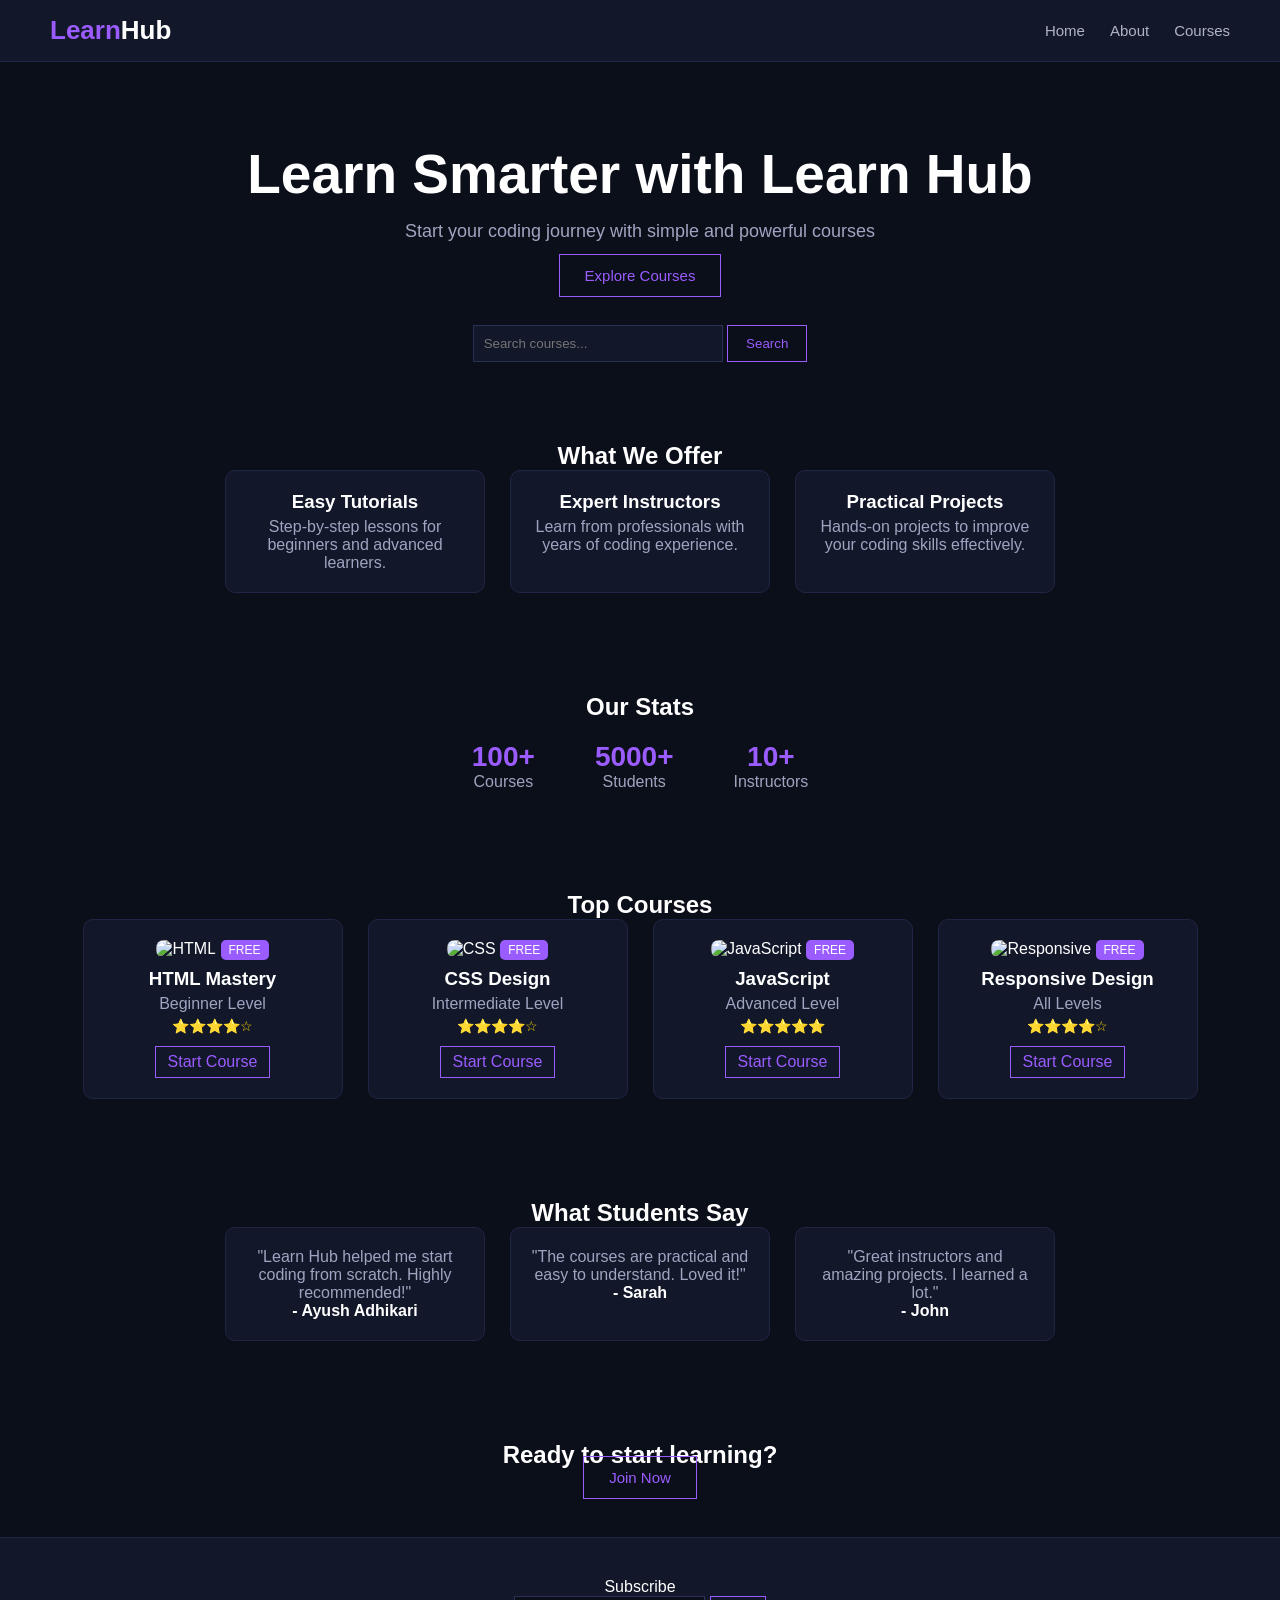
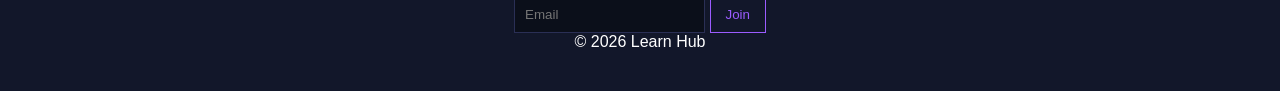
==== index.html @ d704affb "Add files via upload" ====
<!DOCTYPE html>
<html>
<head>
    <title>Learn Hub - Home</title>
    <link rel="stylesheet" href="style.css">
</head>
<body>

<!-- NAVBAR -->
<nav>
    <div class="logo">Learn<span>Hub</span></div>
    <ul>
        <li><a href="index.html">Home</a></li>
        <li><a href="about.html">About</a></li>
        <li><a href="courses.html">Courses</a></li>
    </ul>
</nav>

<!-- HERO SECTION -->
<section class="hero">
    <h1>Learn Smarter with Learn Hub</h1>
    <p>Start your coding journey with simple and powerful courses</p>
    <a href="courses.html" class="btn">Explore Courses</a>
</section>

<!-- SEARCH -->
<div class="search-box">
    <input type="text" placeholder="Search courses...">
    <button>Search</button>
</div>

<!-- WHAT WE OFFER -->
<section class="section">
    <h2>What We Offer</h2>
    <div class="card-container">
        <div class="card">
            <h3>Easy Tutorials</h3>
            <p>Step-by-step lessons for beginners and advanced learners.</p>
        </div>
        <div class="card">
            <h3>Expert Instructors</h3>
            <p>Learn from professionals with years of coding experience.</p>
        </div>
        <div class="card">
            <h3>Practical Projects</h3>
            <p>Hands-on projects to improve your coding skills effectively.</p>
        </div>
    </div>
</section>

<!-- STATS -->
<section class="section">
    <h2>Our Stats</h2>
    <div class="stats">
        <div class="stat">
            <h2>100+</h2>
            <p>Courses</p>
        </div>
        <div class="stat">
            <h2>5000+</h2>
            <p>Students</p>
        </div>
        <div class="stat">
            <h2>10+</h2>
            <p>Instructors</p>
        </div>
    </div>
</section>

<!-- TOP COURSES -->
<section class="section">
    <h2>Top Courses</h2>
    <div class="card-container">
        <div class="card">
            <img src="images/html.jpg" alt="HTML">
            <span class="tag">FREE</span>
            <h3>HTML Mastery</h3>
            <p>Beginner Level</p>
            <div class="rating">⭐⭐⭐⭐☆</div>
            <a href="#">Start Course</a>
        </div>

        <div class="card">
            <img src="images/css.jpg" alt="CSS">
            <span class="tag">FREE</span>
            <h3>CSS Design</h3>
            <p>Intermediate Level</p>
            <div class="rating">⭐⭐⭐⭐☆</div>
            <a href="#">Start Course</a>
        </div>

        <div class="card">
            <img src="images/js.jpg" alt="JavaScript">
            <span class="tag">FREE</span>
            <h3>JavaScript</h3>
            <p>Advanced Level</p>
            <div class="rating">⭐⭐⭐⭐⭐</div>
            <a href="#">Start Course</a>
        </div>

        <div class="card">
            <img src="images/responsive.jpg" alt="Responsive">
            <span class="tag">FREE</span>
            <h3>Responsive Design</h3>
            <p>All Levels</p>
            <div class="rating">⭐⭐⭐⭐☆</div>
            <a href="#">Start Course</a>
        </div>
    </div>
</section>

<!-- TESTIMONIALS -->
<section class="section">
    <h2>What Students Say</h2>
    <div class="card-container">
        <div class="card">
            <p>"Learn Hub helped me start coding from scratch. Highly recommended!"</p>
            <h4>- Ayush Adhikari</h4>
        </div>
        <div class="card">
            <p>"The courses are practical and easy to understand. Loved it!"</p>
            <h4>- Sarah</h4>
        </div>
        <div class="card">
            <p>"Great instructors and amazing projects. I learned a lot."</p>
            <h4>- John</h4>
        </div>
    </div>
</section>

<!-- CALL TO ACTION -->
<section class="section">
    <h2>Ready to start learning?</h2>
    <a href="courses.html" class="btn">Join Now</a>
</section>

<!-- FOOTER -->
<footer>
    <p>Subscribe</p>
    <div class="newsletter">
        <input type="email" placeholder="Email">
        <button>Join</button>
    </div>
    <p>© 2026 Learn Hub</p>
</footer>

</body>
</html>
---- style.css ----
/* =========================
RESET
========================= */
* {
    margin: 0;
    padding: 0;
    box-sizing: border-box;
    font-family: Arial, sans-serif;
}

/* =========================
BODY
========================= */
body {
    background-color: #0b0f1a;
    color: #ffffff;
}

/* =========================
NAVBAR
========================= */
nav {
    background: #12172a;
    padding: 15px 50px;
    display: flex;
    justify-content: space-between;
    align-items: center;
    border-bottom: 1px solid #1f2545;
}

/* LOGO */
.logo {
    font-size: 26px;
    font-weight: bold;
    color: rgb(155, 92, 255); /* Purple */
}

.logo span {
    color: #ffffff; /* White */
}

/* NAV LINKS */
nav ul {
    list-style: none;
    display: flex;
}

nav ul li {
    margin-left: 25px;
}

nav ul li a {
    text-decoration: none;
    color: #b0b3c7;
    font-size: 15px;
}

nav ul li a:hover {
    color: #9b5cff;
}

/* =========================
HERO SECTION
========================= */
.hero {
    text-align: center;
    padding: 80px 20px 30px;
}

.hero h1 {
    font-size: 55px;
    margin-bottom: 15px;
}

.hero p {
    color: #a0a4c0;
    font-size: 18px;
    margin-bottom: 25px;
}

/* BUTTON */
.btn {
    padding: 12px 25px;
    border: 1px solid #9b5cff;
    color: #9b5cff;
    text-decoration: none;
    font-size: 15px;
}

.btn:hover {
    background: #9b5cff;
    color: #ffffff;
}

/* =========================
SEARCH BOX
========================= */
.search-box {
    text-align: center;
    margin: 10px 0 30px;
}

.search-box input {
    padding: 10px;
    width: 250px;
    background: rgb(18, 23, 42);
    border: 1px solid rgb(42, 47, 85);
    color: #ffffff;
}

.search-box button {
    padding: 10px 18px;
    border: 1px solid #9b5cff;
    background: none;
    color: #9b5cff;
    cursor: pointer;
}

.search-box button:hover {
    background: #9b5cff;
    color: #ffffff;
}

/* =========================
SECTION
========================= */
.section {
    padding: 50px 20px;
    text-align: center;
}

/* =========================
CARDS
========================= */
.card-container {
    display: flex;
    justify-content: center;
    flex-wrap: wrap;
    gap: 25px;
}

.card {
    background: #12172a;
    padding: 20px;
    width: 260px;
    border-radius: 10px;
    border: 1px solid #1f2545;
    text-align: center;
}

.card:hover {
    border-color: #9b5cff;
}

/* CARD IMAGE */
.card img {
    width: 100%;
    height: 150px;
    object-fit: cover;
    border-radius: 8px;
    margin-bottom: 10px;
}

.card img:hover {
    opacity: 0.8;
}

/* TEXT */
.card h3 {
    margin-bottom: 5px;
}

.card p {
    color: #a0a4c0;
}

/* TAG (FREE) */
.tag {
    display: inline-block;
    background: #9b5cff;
    color: #ffffff;
    font-size: 12px;
    padding: 3px 8px;
    border-radius: 5px;
    margin-bottom: 5px;
}

/* RATING */
.rating {
    color: gold;
    font-size: 14px;
    margin-top: 5px;
}

/* CARD BUTTON */
.card a {
    display: inline-block;
    margin-top: 12px;
    padding: 6px 12px;
    border: 1px solid #9b5cff;
    color: #9b5cff;
    text-decoration: none;
}

.card a:hover {
    background: #9b5cff;
    color: #ffffff;
}

/* =========================
STATS
========================= */
.stats {
    display: flex;
    justify-content: center;
    gap: 60px;
    margin-top: 20px;
    flex-wrap: wrap; /* important for balance */
}

.stat h2 {
    color: rgb(155, 92, 255);
    font-size: 28px;
}

.stat p {
    color: rgb(160, 164, 192);
}

/* =========================
TEAM
========================= */
.team {
    display: flex;
    justify-content: center;
    gap: 25px;
    flex-wrap: wrap;
}

.member {
    background: #12172a;
    padding: 20px;
    width: 220px;
    border-radius: 10px;
    border: 1px solid #1f2545;
}

.member:hover {
    border-color: #9b5cff;
}

/* =========================
FOOTER
========================= */
footer {
    background: #12172a;
    text-align: center;
    padding: 40px;
    border-top: 1px solid #1f2545;
}

/* NEWSLETTER */
.newsletter input {
    padding: 10px;
    background: #0b0f1a;
    border: 1px solid #2a2f55;
    color: #ffffff;
}

.newsletter button {
    padding: 10px 15px;
    border: 1px solid #9b5cff;
    background: none;
    color: #9b5cff;
    cursor: pointer;
}

.newsletter button:hover {
    background: #9b5cff;
    color: #ffffff;
}
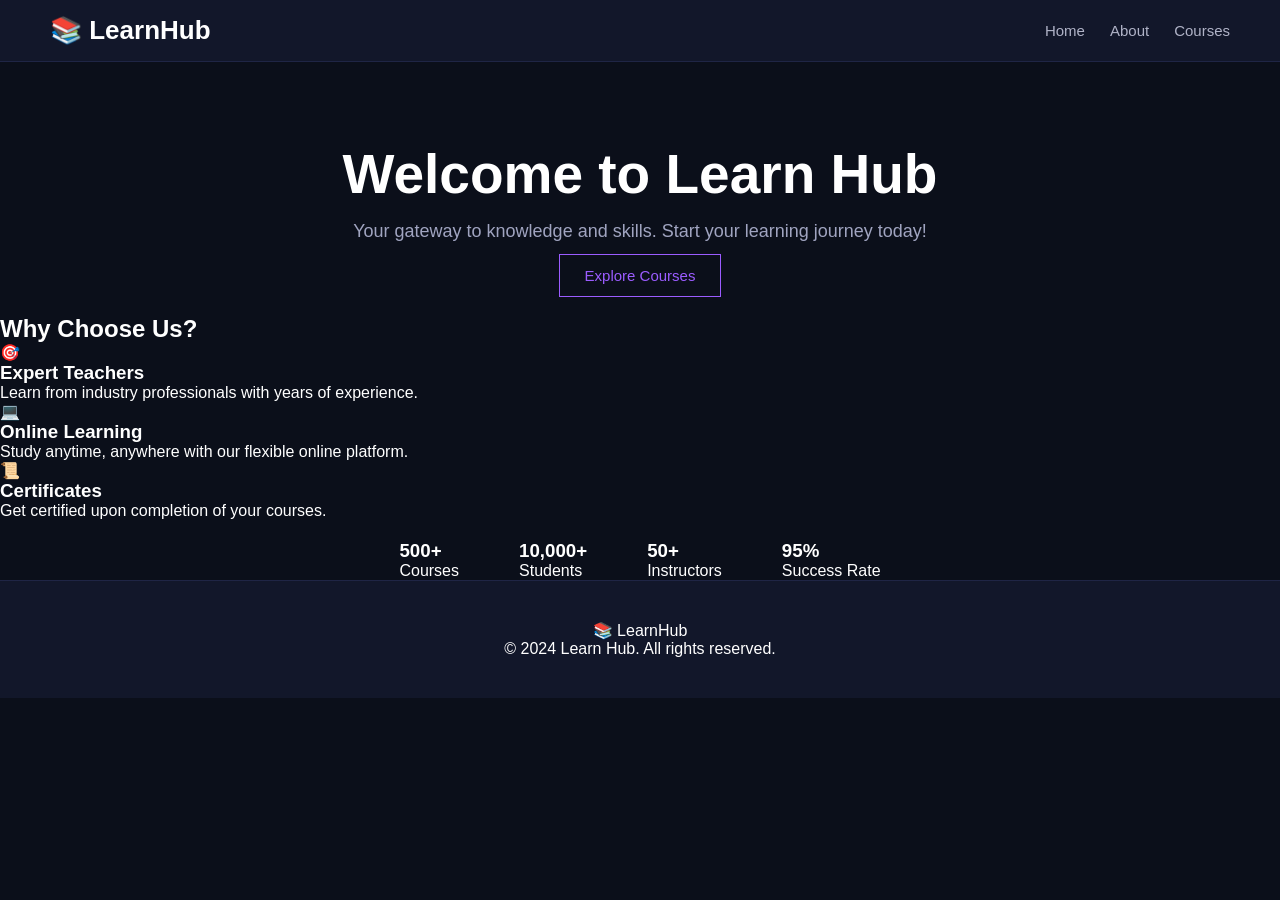
==== commit fb360513: "Update index.html" ====
--- a/index.html
+++ b/index.html
@@ -1,148 +1,90 @@
 <!DOCTYPE html>
-<html>
+<html lang="en">
 <head>
+    <meta charset="UTF-8">
+    <meta name="viewport" content="width=device-width, initial-scale=1.0">
     <title>Learn Hub - Home</title>
     <link rel="stylesheet" href="style.css">
 </head>
 <body>
+    <!-- Navigation -->
+    <nav class="navbar">
+        <div class="logo">
+            <span class="logo-icon">📚</span>
+            <span class="logo-text">Learn<span class="highlight">Hub</span></span>
+        </div>
+        <ul class="nav-links">
+            <li><a href="index.html" class="active">Home</a></li>
+            <li><a href="about.html">About</a></li>
+            <li><a href="courses.html">Courses</a></li>
+        </ul>
+    </nav>
 
-<!-- NAVBAR -->
-<nav>
-    <div class="logo">Learn<span>Hub</span></div>
-    <ul>
-        <li><a href="index.html">Home</a></li>
-        <li><a href="about.html">About</a></li>
-        <li><a href="courses.html">Courses</a></li>
-    </ul>
-</nav>
+    <!-- Hero Section -->
+    <section class="hero">
+        <div class="hero-content">
+            <h1 class="fade-in">Welcome to <span class="highlight">Learn Hub</span></h1>
+            <p class="slide-up">Your gateway to knowledge and skills. Start your learning journey today!</p>
+            <a href="courses.html" class="btn pulse">Explore Courses</a>
+        </div>
+        <div class="hero-image">
+            <div class="floating-box box1"></div>
+            <div class="floating-box box2"></div>
+            <div class="floating-box box3"></div>
+        </div>
+    </section>
 
-<!-- HERO SECTION -->
-<section class="hero">
-    <h1>Learn Smarter with Learn Hub</h1>
-    <p>Start your coding journey with simple and powerful courses</p>
-    <a href="courses.html" class="btn">Explore Courses</a>
-</section>
+    <!-- Features Section -->
+    <section class="features">
+        <h2 class="section-title">Why Choose Us?</h2>
+        <div class="features-container">
+            <div class="feature-card">
+                <div class="feature-icon">🎯</div>
+                <h3>Expert Teachers</h3>
+                <p>Learn from industry professionals with years of experience.</p>
+            </div>
+            <div class="feature-card">
+                <div class="feature-icon">💻</div>
+                <h3>Online Learning</h3>
+                <p>Study anytime, anywhere with our flexible online platform.</p>
+            </div>
+            <div class="feature-card">
+                <div class="feature-icon">📜</div>
+                <h3>Certificates</h3>
+                <p>Get certified upon completion of your courses.</p>
+            </div>
+        </div>
+    </section>
 
-<!-- SEARCH -->
-<div class="search-box">
-    <input type="text" placeholder="Search courses...">
-    <button>Search</button>
-</div>
-
-<!-- WHAT WE OFFER -->
-<section class="section">
-    <h2>What We Offer</h2>
-    <div class="card-container">
-        <div class="card">
-            <h3>Easy Tutorials</h3>
-            <p>Step-by-step lessons for beginners and advanced learners.</p>
-        </div>
-        <div class="card">
-            <h3>Expert Instructors</h3>
-            <p>Learn from professionals with years of coding experience.</p>
-        </div>
-        <div class="card">
-            <h3>Practical Projects</h3>
-            <p>Hands-on projects to improve your coding skills effectively.</p>
-        </div>
-    </div>
-</section>
-
-<!-- STATS -->
-<section class="section">
-    <h2>Our Stats</h2>
-    <div class="stats">
-        <div class="stat">
-            <h2>100+</h2>
+    <!-- Stats Section -->
+    <section class="stats">
+        <div class="stat-item">
+            <h3>500+</h3>
             <p>Courses</p>
         </div>
-        <div class="stat">
-            <h2>5000+</h2>
+        <div class="stat-item">
+            <h3>10,000+</h3>
             <p>Students</p>
         </div>
-        <div class="stat">
-            <h2>10+</h2>
+        <div class="stat-item">
+            <h3>50+</h3>
             <p>Instructors</p>
         </div>
-    </div>
-</section>
+        <div class="stat-item">
+            <h3>95%</h3>
+            <p>Success Rate</p>
+        </div>
+    </section>
 
-<!-- TOP COURSES -->
-<section class="section">
-    <h2>Top Courses</h2>
-    <div class="card-container">
-        <div class="card">
-            <img src="images/html.jpg" alt="HTML">
-            <span class="tag">FREE</span>
-            <h3>HTML Mastery</h3>
-            <p>Beginner Level</p>
-            <div class="rating">⭐⭐⭐⭐☆</div>
-            <a href="#">Start Course</a>
+    <!-- Footer -->
+    <footer class="footer">
+        <div class="footer-content">
+            <div class="footer-logo">
+                <span class="logo-icon">📚</span>
+                <span class="logo-text">Learn<span class="highlight">Hub</span></span>
+            </div>
+            <p>© 2024 Learn Hub. All rights reserved.</p>
         </div>
-
-        <div class="card">
-            <img src="images/css.jpg" alt="CSS">
-            <span class="tag">FREE</span>
-            <h3>CSS Design</h3>
-            <p>Intermediate Level</p>
-            <div class="rating">⭐⭐⭐⭐☆</div>
-            <a href="#">Start Course</a>
-        </div>
-
-        <div class="card">
-            <img src="images/js.jpg" alt="JavaScript">
-            <span class="tag">FREE</span>
-            <h3>JavaScript</h3>
-            <p>Advanced Level</p>
-            <div class="rating">⭐⭐⭐⭐⭐</div>
-            <a href="#">Start Course</a>
-        </div>
-
-        <div class="card">
-            <img src="images/responsive.jpg" alt="Responsive">
-            <span class="tag">FREE</span>
-            <h3>Responsive Design</h3>
-            <p>All Levels</p>
-            <div class="rating">⭐⭐⭐⭐☆</div>
-            <a href="#">Start Course</a>
-        </div>
-    </div>
-</section>
-
-<!-- TESTIMONIALS -->
-<section class="section">
-    <h2>What Students Say</h2>
-    <div class="card-container">
-        <div class="card">
-            <p>"Learn Hub helped me start coding from scratch. Highly recommended!"</p>
-            <h4>- Ayush Adhikari</h4>
-        </div>
-        <div class="card">
-            <p>"The courses are practical and easy to understand. Loved it!"</p>
-            <h4>- Sarah</h4>
-        </div>
-        <div class="card">
-            <p>"Great instructors and amazing projects. I learned a lot."</p>
-            <h4>- John</h4>
-        </div>
-    </div>
-</section>
-
-<!-- CALL TO ACTION -->
-<section class="section">
-    <h2>Ready to start learning?</h2>
-    <a href="courses.html" class="btn">Join Now</a>
-</section>
-
-<!-- FOOTER -->
-<footer>
-    <p>Subscribe</p>
-    <div class="newsletter">
-        <input type="email" placeholder="Email">
-        <button>Join</button>
-    </div>
-    <p>© 2026 Learn Hub</p>
-</footer>
-
+    </footer>
 </body>
-</html>+</html>
